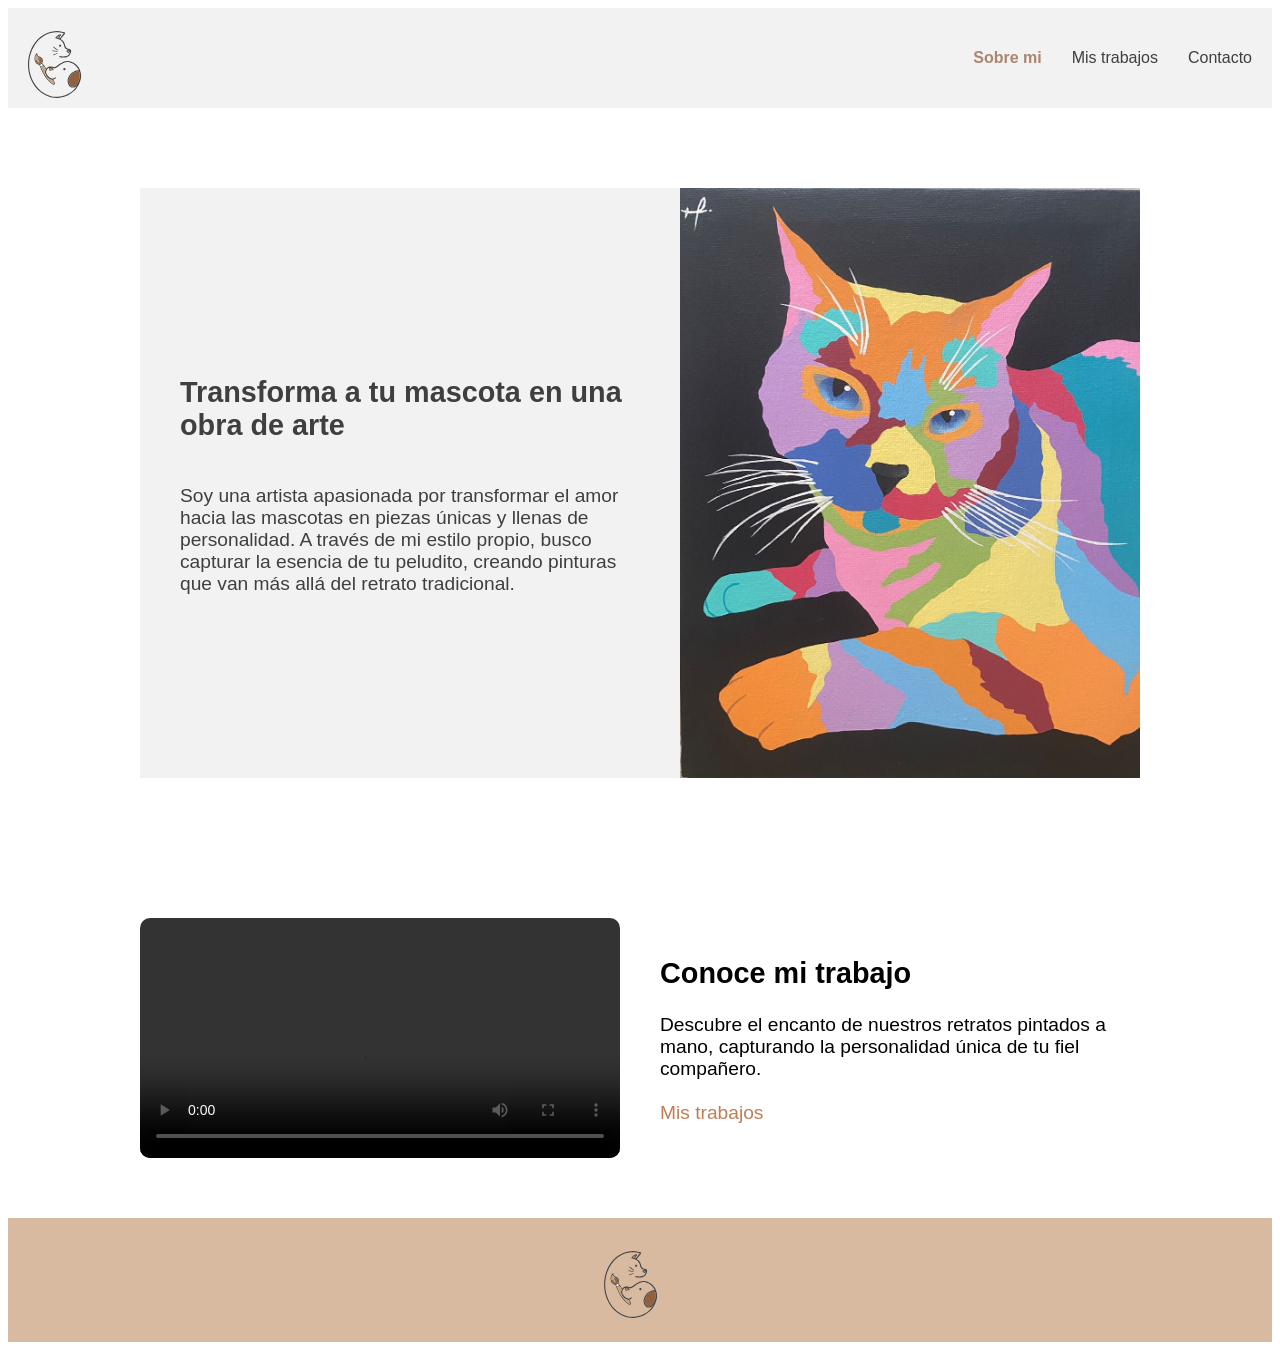
==== index.html @ 79a2cd77 "Add files via upload" ====
<!DOCTYPE html>
<html lang="es">
<head>
  <meta charset="UTF-8">
  <title>Mi Sitio</title>
  <link rel="stylesheet" href="styles.css">
</head>
    <body>

        <!-- NAV -->
        <nav class="navbar-custom">
            <div class="nav-container">
            <img src="IMG/logo.svg" class="logo-img" alt="logo">

            <ul class="nav-menu">
                <li><a class="nav-link active" href="#">Sobre mi</a></li>
                <li><a class="nav-link" href="Mis_trabajos.html">Mis trabajos</a></li>
                <li><a class="nav-link" href="Contacto.html">Contacto</a></li>
            </ul>
            </div>
        </nav>

        <!-- TEXTO + IMAGEN -->
        <section class="media-container">
            <div class="media-text">
            <h1>Transforma a tu mascota en una obra de arte</h1>
            <p>
                Soy una artista apasionada por transformar
                el amor hacia las mascotas en piezas únicas
                y llenas de personalidad. A través de mi
                estilo propio, busco capturar la esencia de tu
                peludito, creando pinturas que van más allá
                del retrato tradicional.
            </p>
            </div>

            <div class="media-image">
            <img src="IMG/Foto1.jpeg" alt="mascota">
            </div>
        </section>

        <!-- VIDEO + TEXTO -->
        <section class="video-section">
            <div class="video-row">

            <video src="VID/Video1.mp4" controls></video>

            <div class="video-text">
                <h2>Conoce mi trabajo</h2>
                <p>
                Descubre el encanto de nuestros retratos pintados a mano,
                capturando la personalidad única de tu fiel compañero.
                <br>
                <br>
                <a class="nav-link" href="Mis_trabajos.html">Mis trabajos</a>
                </p>
            </div>

            </div>
        </section>

        <!-- FOOTER -->
        <footer class="footer">
            <div class="footer-logo">
                <a href="index.html">
                <img src="IMG/logo.svg" alt="logo">
                </a>
            </div>
        </footer>

       
        <!-- Bootstrap JS -->
        <script src="https://cdn.jsdelivr.net/npm/bootstrap@5.3.2/dist/js/bootstrap.bundle.min.js"></script>

    </body>
</html>
---- styles.css ----
:root {
  --color-oscuro: #8C593B;
  --color-medio: #BF7D56;
  --color-claro: #d7baa0;
  --color-fondo: #f2f2f2;
  --color-negro: #3F3F40;
  --font-family: 'Montserrat', sans-serif;
}

/* NAV */
.navbar-custom {
  background-color: var(--color-fondo);
  padding: 10px 20px;
}

.nav-container {
  display: flex;
  align-items: center;
  justify-content: space-between;
}

.logo-img {
  height: 80px;
}

.nav-menu {
  list-style: none;
  display: flex;
  gap: 30px;
}

.nav-link {
  text-decoration: none;
  color: var(--color-negro);
  font-family: var(--font-family);
  font-weight: 500;
}

.nav-link:hover {
  color: var(--color-medio);
}

.nav-link.active {
  color: var(--color-oscuro);
  pointer-events: none; 
  cursor: default;
  font-weight: bold;
  opacity: 0.7;
}


.nav-link.active:hover {
  color: var(--color-fondo);
}

/* TEXTO + IMAGEN */
.media-container {
  display: flex;
  align-items: stretch;
  max-width: 1000px;
  margin: 80px auto;
}

.media-text {
  flex: 1;
  padding: 40px;
  display: flex;
  flex-direction: column;
  justify-content: center;
  background-color: var(--color-fondo);
  font-family: var(--font-family);
  font-size: larger;
  color: var(--color-negro);
}

.media-text h1 {
  font-weight: bold;
}

.media-image {
  flex: 1;
}

.media-image img {
  width: 100%;
  height: 100%;
  object-fit: cover;
}

/* VIDEO */
.video-section {
  padding: 60px;
}

.video-row {
  display: flex;
  align-items: center;
  gap: 40px;
  max-width: 1000px;
  margin: auto;
}

.video-row video {
  flex: 1;
  max-width: 100%;
  max-height: 500px;
  object-fit: cover;
  border-radius: 10px;
}

.video-text {
  flex: 1;
  font-family: var(--font-family);
  font-size: larger;
  a{
    color: var(--color-medio)
  }
  a:hover{
    color:var(--color-negro)
  }
}

/* FOOTER */

.footer {
  display: flex;
  justify-content: center;
  align-items: center;
  background-color: var(--color-claro);
  padding: 20px 0;
  font-family: var(--font-family);
}

.footer-logo {
  position: static;
  transform: none;
}

.footer-logo img {
  height: 80px;
  width: auto;
  object-fit: contain;
}

.footer-column {
  display: none;
}

/* RESPONSIVE */

@media (max-width: 768px) {
  .media-container,
  .video-row {
    flex-direction: column;
  }

  .media-text,
  .video-text {
    padding: 20px;
  }
}
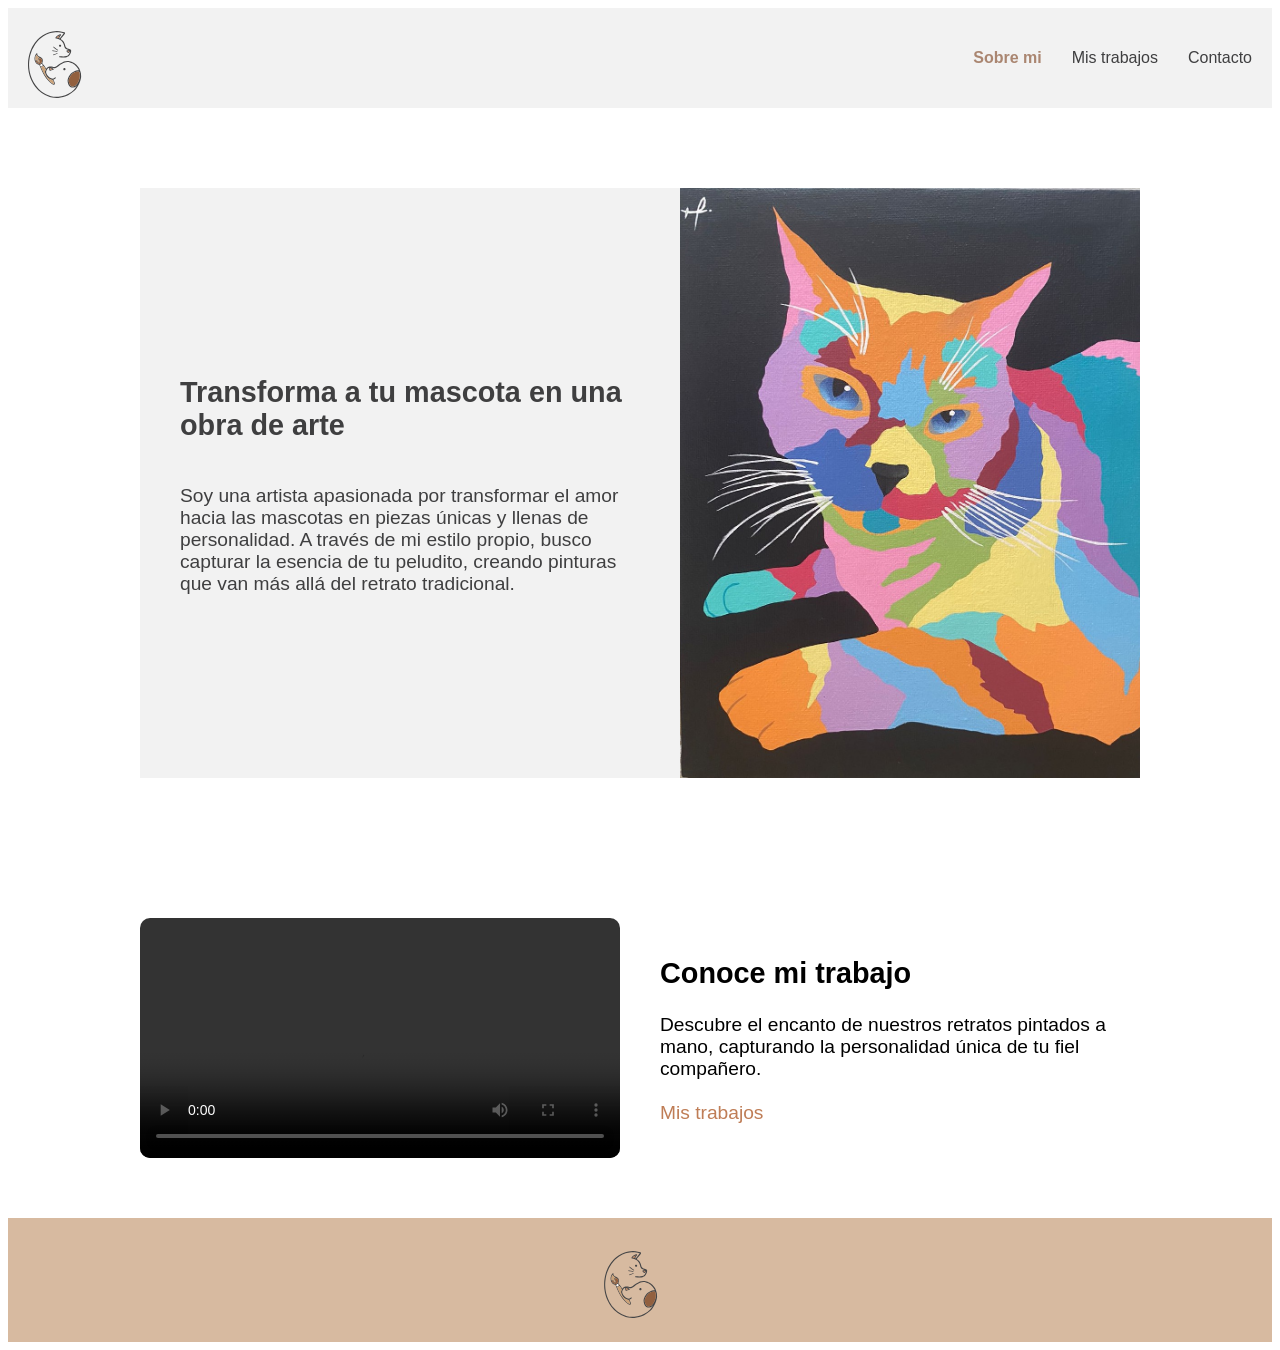
==== commit e4a66639: "index.html" ====
--- a/index.html
+++ b/index.html
@@ -5,72 +5,74 @@
   <title>Mi Sitio</title>
   <link rel="stylesheet" href="styles.css">
 </head>
-    <body>
+<body>
 
-        <!-- NAV -->
-        <nav class="navbar-custom">
-            <div class="nav-container">
-            <img src="IMG/logo.svg" class="logo-img" alt="logo">
+    <!-- NAV -->
+    <nav class="navbar-custom">
+        <div class="nav-container">
+        <img src="IMG/logo.svg" class="logo-img" alt="logo">
 
-            <ul class="nav-menu">
-                <li><a class="nav-link active" href="#">Sobre mi</a></li>
-                <li><a class="nav-link" href="Mis_trabajos.html">Mis trabajos</a></li>
-                <li><a class="nav-link" href="Contacto.html">Contacto</a></li>
-            </ul>
-            </div>
-        </nav>
+        <ul class="nav-menu">
+            <li><a class="nav-link active" href="index.html">Sobre mi</a></li>
+            <!-- CORREGIDO -->
+            <li><a class="nav-link" href="mis_trabajos.html">Mis trabajos</a></li>
+            <!-- CORREGIDO -->
+            <li><a class="nav-link" href="contacto.html">Contacto</a></li>
+        </ul>
+        </div>
+    </nav>
 
-        <!-- TEXTO + IMAGEN -->
-        <section class="media-container">
-            <div class="media-text">
-            <h1>Transforma a tu mascota en una obra de arte</h1>
+    <!-- TEXTO + IMAGEN -->
+    <section class="media-container">
+        <div class="media-text">
+        <h1>Transforma a tu mascota en una obra de arte</h1>
+        <p>
+            Soy una artista apasionada por transformar
+            el amor hacia las mascotas en piezas únicas
+            y llenas de personalidad. A través de mi
+            estilo propio, busco capturar la esencia de tu
+            peludito, creando pinturas que van más allá
+            del retrato tradicional.
+        </p>
+        </div>
+
+        <div class="media-image">
+        <img src="IMG/Foto1.jpeg" alt="mascota">
+        </div>
+    </section>
+
+    <!-- VIDEO + TEXTO -->
+    <section class="video-section">
+        <div class="video-row">
+
+        <video src="VID/Video1.mp4" controls></video>
+
+        <div class="video-text">
+            <h2>Conoce mi trabajo</h2>
             <p>
-                Soy una artista apasionada por transformar
-                el amor hacia las mascotas en piezas únicas
-                y llenas de personalidad. A través de mi
-                estilo propio, busco capturar la esencia de tu
-                peludito, creando pinturas que van más allá
-                del retrato tradicional.
+            Descubre el encanto de nuestros retratos pintados a mano,
+            capturando la personalidad única de tu fiel compañero.
+            <br><br>
+            <!-- CORREGIDO -->
+            <a class="nav-link" href="mis_trabajos.html">Mis trabajos</a>
             </p>
-            </div>
+        </div>
 
-            <div class="media-image">
-            <img src="IMG/Foto1.jpeg" alt="mascota">
-            </div>
-        </section>
+        </div>
+    </section>
 
-        <!-- VIDEO + TEXTO -->
-        <section class="video-section">
-            <div class="video-row">
+    <!-- FOOTER -->
+    <footer class="footer">
+        <div class="footer-logo">
+            <a href="index.html">
+            <img src="IMG/logo.svg" alt="logo">
+            </a>
+        </div>
+    </footer>
 
-            <video src="VID/Video1.mp4" controls></video>
+   
+    <!-- Bootstrap JS -->
+    <script src="https://cdn.jsdelivr.net/npm/bootstrap@5.3.2/dist/js/bootstrap.bundle.min.js"></script>
 
-            <div class="video-text">
-                <h2>Conoce mi trabajo</h2>
-                <p>
-                Descubre el encanto de nuestros retratos pintados a mano,
-                capturando la personalidad única de tu fiel compañero.
-                <br>
-                <br>
-                <a class="nav-link" href="Mis_trabajos.html">Mis trabajos</a>
-                </p>
-            </div>
-
-            </div>
-        </section>
-
-        <!-- FOOTER -->
-        <footer class="footer">
-            <div class="footer-logo">
-                <a href="index.html">
-                <img src="IMG/logo.svg" alt="logo">
-                </a>
-            </div>
-        </footer>
-
-       
-        <!-- Bootstrap JS -->
-        <script src="https://cdn.jsdelivr.net/npm/bootstrap@5.3.2/dist/js/bootstrap.bundle.min.js"></script>
-
-    </body>
-</html>+</body>
+</html>
